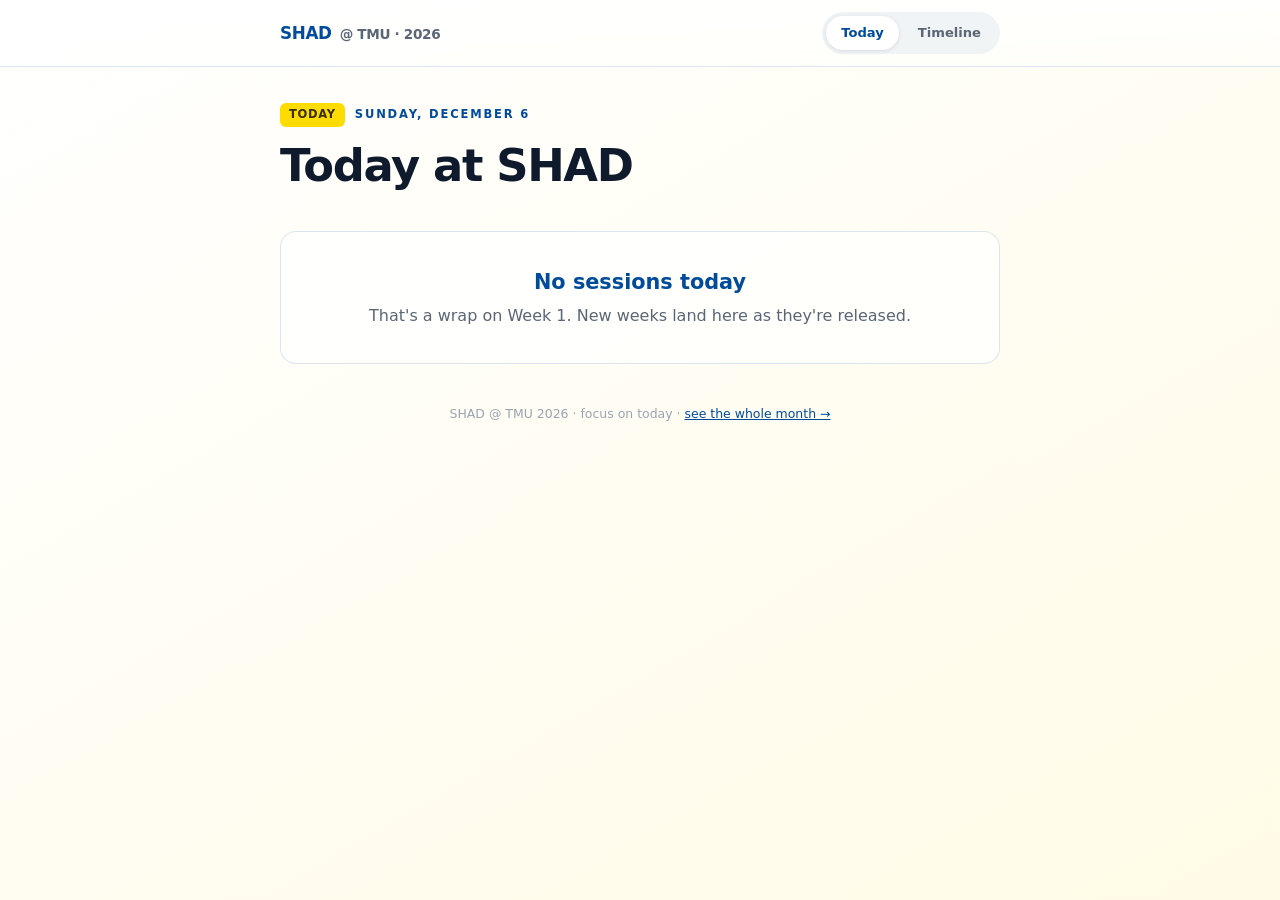
==== index.html @ 08410f44 "shad-tmu: build standalone SHAD @ TMU focus-on-today schedule site Two real pages (Today / Timeline)" ====
<!doctype html>
<html lang="en">
<head>
  <meta charset="utf-8">
  <meta name="viewport" content="width=device-width, initial-scale=1">
  <title>SHAD @ TMU — Today</title>
  <meta name="description" content="Today at SHAD @ TMU — your pre-loaded briefing for every session.">
  <link rel="icon" href="data:image/svg+xml,<svg xmlns='http://www.w3.org/2000/svg' viewBox='0 0 100 100'><text y='.9em' font-size='90'>🎓</text></svg>">
  <link rel="stylesheet" href="assets/theme.css">
  <link rel="prefetch" href="timeline.html">
</head>
<body data-view="today">
  <div id="root"></div>
  <script src="assets/data.js"></script>
  <script src="assets/app.js"></script>
</body>
</html>
---- assets/theme.css ----
/* SHAD @ TMU — one source of truth for all styling.
   Committed light theme (house gradient + TMU palette). Mobile-first. */

:root{
  --grad-a:#ffffff; --grad-b:#fffbe6;
  --tmu-blue:#004c9b; --tmu-blue-deep:#003a75;
  --tmu-gold:#ffdc00;
  --ink:#0f1b2d; --muted:#5b6675; --settled:#9aa4b2;
  --line:rgba(0,76,155,.14); --card:rgba(255,255,255,.74); --card-solid:#ffffff;
  --sans:ui-sans-serif,system-ui,-apple-system,"Segoe UI",Roboto,Helvetica,Arial,sans-serif;
  --serif:Georgia,"Times New Roman",serif;
  color-scheme:light;                 /* stop OS dark mode from inverting form controls */
}
*{box-sizing:border-box}
html{
  background:linear-gradient(150deg,var(--grad-a) 0%,var(--grad-b) 100%) fixed;
  -webkit-text-size-adjust:100%;
}
body{margin:0;color:var(--ink);font-family:var(--sans);line-height:1.55;font-size:16px;-webkit-font-smoothing:antialiased}
.wrap{max-width:760px;margin:0 auto;padding:0 20px 72px}
a{color:var(--tmu-blue)}
h1,h2{text-wrap:balance}

/* cross-document smooth page swaps (Today <-> Timeline) */
@view-transition{navigation:auto}

/* ---------- top bar ---------- */
.topbar{position:sticky;top:0;z-index:20;backdrop-filter:saturate(1.4) blur(8px);background:linear-gradient(180deg,rgba(255,255,255,.86),rgba(255,255,255,.5));border-bottom:1px solid var(--line)}
.topbar-inner{max-width:760px;margin:0 auto;padding:12px 20px;display:flex;align-items:center;justify-content:space-between;gap:16px}
.brand{display:flex;align-items:baseline;gap:8px;font-weight:800;letter-spacing:-.02em;font-size:1.05rem;color:var(--tmu-blue);text-decoration:none}
.brand .at{color:var(--muted);font-weight:600;font-size:.85rem}
.nav{display:flex;gap:4px;background:rgba(0,76,155,.06);padding:4px;border-radius:999px}
.nav a{font-size:.82rem;font-weight:700;color:var(--muted);text-decoration:none;padding:7px 15px;border-radius:999px;transition:all .18s ease}
.nav a.active{background:var(--card-solid);color:var(--tmu-blue);box-shadow:0 1px 4px rgba(0,40,90,.12)}
.nav a:focus-visible{outline:2px solid var(--tmu-blue);outline-offset:2px}

/* ---------- hero ---------- */
.hero{padding:34px 0 8px}
.eyebrow{font-size:.72rem;font-weight:800;letter-spacing:.16em;text-transform:uppercase;color:var(--tmu-blue);display:inline-flex;align-items:center;gap:10px;flex-wrap:wrap}
.today-pill{background:var(--tmu-gold);color:#3a2f00;border-radius:6px;padding:3px 9px;font-weight:800;letter-spacing:.06em}
.hero h1{font-size:clamp(1.9rem,6.4vw,2.8rem);line-height:1.03;letter-spacing:-.03em;font-weight:850;margin:.35em 0 .18em}
.hero .lede{color:var(--muted);font-size:1.02rem;max-width:52ch;margin:0}
.count{color:var(--tmu-blue);font-weight:700}

/* ---------- PA strip (residence-life, day-level) ---------- */
.pa-strip{margin:22px 0 4px;background:rgba(0,76,155,.055);border:1px solid var(--line);border-radius:14px;padding:14px 16px}
.pa-title{font-size:.68rem;font-weight:800;letter-spacing:.14em;text-transform:uppercase;color:var(--tmu-blue);margin-bottom:10px}
.pa-cols{display:grid;grid-template-columns:1fr 1fr;gap:14px}
@media(max-width:520px){.pa-cols{grid-template-columns:1fr}}
.pa-lab{font-size:.66rem;font-weight:800;letter-spacing:.1em;text-transform:uppercase;color:var(--muted);display:block;margin-bottom:5px}
.pa-cols ul{margin:0;padding:0;list-style:none;display:flex;flex-direction:column;gap:4px}
.pa-cols li{font-size:.92rem}
.pa-floor{display:inline-block;min-width:2.2em;font-weight:800;color:var(--tmu-blue);font-variant-numeric:tabular-nums}
.pa-off li b{color:var(--ink)}
.pa-off .when{color:var(--muted);font-size:.85rem}
.pa-none{color:var(--settled);font-size:.9rem}

/* ---------- session cards ---------- */
.sessions{display:flex;flex-direction:column;gap:18px;margin-top:22px}
.card{background:var(--card);backdrop-filter:blur(4px);border:1px solid var(--line);border-radius:16px;padding:20px 20px 8px;position:relative;overflow:hidden;animation:rise .5s cubic-bezier(.2,.7,.2,1) both}
.card::before{content:"";position:absolute;left:0;top:0;bottom:0;width:4px;background:var(--tmu-blue)}
.card[data-kind="workshop"]::before{background:var(--tmu-gold)}
.card[data-kind="field-trip"]::before{background:#2f9e6f}
.card-head{display:flex;gap:14px;align-items:flex-start;flex-wrap:wrap}
.time{font-variant-numeric:tabular-nums;font-weight:800;color:var(--tmu-blue);font-size:.95rem;white-space:nowrap;padding-top:2px}
.kind{font-size:.66rem;font-weight:800;letter-spacing:.14em;text-transform:uppercase;color:var(--muted);border:1px solid var(--line);border-radius:5px;padding:2px 7px;margin-left:auto}
.card h2{margin:.1em 0 .05em;font-size:1.28rem;letter-spacing:-.02em;line-height:1.15}
.speaker{font-weight:700;font-size:1.02rem}
.role{font-family:var(--serif);font-style:italic;color:var(--muted);font-size:.98rem}

.blocks{margin-top:16px;border-top:1px dashed var(--line);padding-top:4px}
.block{padding:13px 0;border-bottom:1px dashed var(--line)}
.block:last-child{border-bottom:0}
.block .lab{font-size:.68rem;font-weight:800;letter-spacing:.13em;text-transform:uppercase;color:var(--tmu-blue);margin-bottom:5px;display:flex;align-items:center;gap:8px;flex-wrap:wrap}
.block.prep .lab{color:var(--tmu-blue-deep)}
.badge{background:rgba(255,220,0,.35);color:#5a4a00;border-radius:5px;padding:1px 7px;font-size:.62rem;letter-spacing:.06em;font-weight:800}
.block p{margin:0;font-size:.96rem;color:#26313f}
.gist{font-size:.96rem;color:#26313f}
.block.prep{background:linear-gradient(90deg,rgba(255,220,0,.10),transparent);border-radius:8px;padding-left:12px;padding-right:12px;margin:2px -12px}

/* expander */
details.more{margin-top:6px}
details.more>summary{list-style:none;cursor:pointer;display:inline-flex;align-items:center;gap:7px;font-size:.78rem;font-weight:800;letter-spacing:.02em;color:var(--tmu-blue);padding:6px 12px;user-select:none;background:rgba(0,76,155,.06);border-radius:999px;transition:background .15s}
details.more>summary:hover{background:rgba(0,76,155,.11)}
details.more>summary:focus-visible{outline:2px solid var(--tmu-blue);outline-offset:2px}
details.more>summary::-webkit-details-marker{display:none}
details.more>summary::after{content:"›";transition:transform .2s;display:inline-block;font-size:1.15em;line-height:1}
details.more[open]>summary::after{transform:rotate(90deg)}
.more-body{padding:12px 2px 4px;animation:fade .25s ease both}
.more-body p{margin:0 0 10px}
.more-body p:last-child{margin-bottom:0}

/* interactive widget shell (widgets build their own innards in app.js) */
.widget{margin:8px 0 6px;background:#fff;border:1px solid var(--line);border-radius:12px;padding:16px}
.widget h4{margin:0 0 2px;font-size:.9rem;color:var(--tmu-blue-deep);letter-spacing:-.01em}
.widget .sub{margin:0 0 12px;font-size:.8rem;color:var(--muted)}
.lab-grid{display:grid;grid-template-columns:130px 1fr;gap:16px;align-items:center}
@media(max-width:520px){.lab-grid{grid-template-columns:1fr;justify-items:center}}
.lab-cap{font-size:.72rem;color:var(--muted);text-align:center;margin-top:4px}
.slider-row{display:flex;align-items:center;gap:10px;margin-top:14px}
.slider-row label{font-size:.74rem;font-weight:800;letter-spacing:.06em;text-transform:uppercase;color:var(--muted)}
.slider-row input[type=range]{flex:1;accent-color:var(--tmu-blue)}
.readout{font-variant-numeric:tabular-nums;font-weight:800;color:var(--tmu-blue);min-width:3.4em;text-align:right}
.illus-note{font-size:.68rem;color:var(--settled);margin-top:8px;text-align:right}

/* no-session state */
.empty-day{margin-top:26px;background:var(--card);border:1px solid var(--line);border-radius:16px;padding:34px 22px;text-align:center}
.empty-day h2{margin:0 0 6px;font-size:1.3rem;color:var(--tmu-blue)}
.empty-day p{margin:0;color:var(--muted)}

/* ---------- timeline ---------- */
.weekbar{display:flex;gap:8px;flex-wrap:wrap;margin:26px 0 22px}
.weekbar button{font-family:inherit;font-weight:700;font-size:.86rem;cursor:pointer;border:1px solid var(--line);background:var(--card);color:var(--muted);padding:8px 16px;border-radius:999px;transition:all .16s ease}
.weekbar button.active{background:var(--tmu-blue);color:#fff;border-color:var(--tmu-blue)}
.weekbar button:focus-visible{outline:2px solid var(--tmu-blue);outline-offset:2px}
.daylist{display:flex;flex-direction:column;gap:2px;position:relative;padding-left:26px}
.daylist::before{content:"";position:absolute;left:7px;top:14px;bottom:14px;width:2px;background:var(--line)}
.day{position:relative;padding:15px 16px;border-radius:12px;cursor:pointer;border:1px solid transparent;transition:background .15s ease}
.day:hover{background:rgba(255,255,255,.55)}
.day:focus-visible{outline:2px solid var(--tmu-blue);outline-offset:2px}
.day::before{content:"";position:absolute;left:-22px;top:22px;width:12px;height:12px;border-radius:50%;background:var(--settled);border:2px solid var(--grad-b)}
.day.today{background:var(--card);border-color:var(--line)}
.day.today::before{background:var(--tmu-gold);box-shadow:0 0 0 4px rgba(255,220,0,.28)}
.day.future::before{background:#fff;border-color:var(--tmu-blue)}
.day.past{opacity:.62}
.day.past .day-title{color:var(--settled)}
.day-row{display:flex;align-items:baseline;gap:10px;flex-wrap:wrap}
.day-title{font-weight:800;font-size:1.02rem}
.day-meta{color:var(--muted);font-size:.85rem}
.day-flag{margin-left:auto;font-size:.66rem;font-weight:800;letter-spacing:.1em;text-transform:uppercase;color:var(--tmu-blue)}
.day.past .day-flag{color:var(--settled)}
.day-detail{margin-top:10px;font-size:.9rem;color:var(--muted);display:none}
.day.open .day-detail{display:block}
.day-detail ul{margin:6px 0 0;padding-left:18px}
.day-detail li{margin:3px 0}
.day-detail b{color:var(--tmu-blue);font-variant-numeric:tabular-nums}
.day-pa{margin-top:8px;font-size:.82rem;color:var(--muted)}
.day-pa b{color:var(--tmu-blue)}

.foot{margin-top:40px;text-align:center;color:var(--settled);font-size:.78rem}

@keyframes rise{from{opacity:0;transform:translateY(10px)}to{opacity:1;transform:none}}
@keyframes fade{from{opacity:0}to{opacity:1}}
.card:nth-child(2){animation-delay:.05s}.card:nth-child(3){animation-delay:.1s}.card:nth-child(4){animation-delay:.15s}
@media (prefers-reduced-motion:reduce){*{animation:none!important;transition:none!important}::view-transition-group(*),::view-transition-old(*),::view-transition-new(*){animation:none!important}}
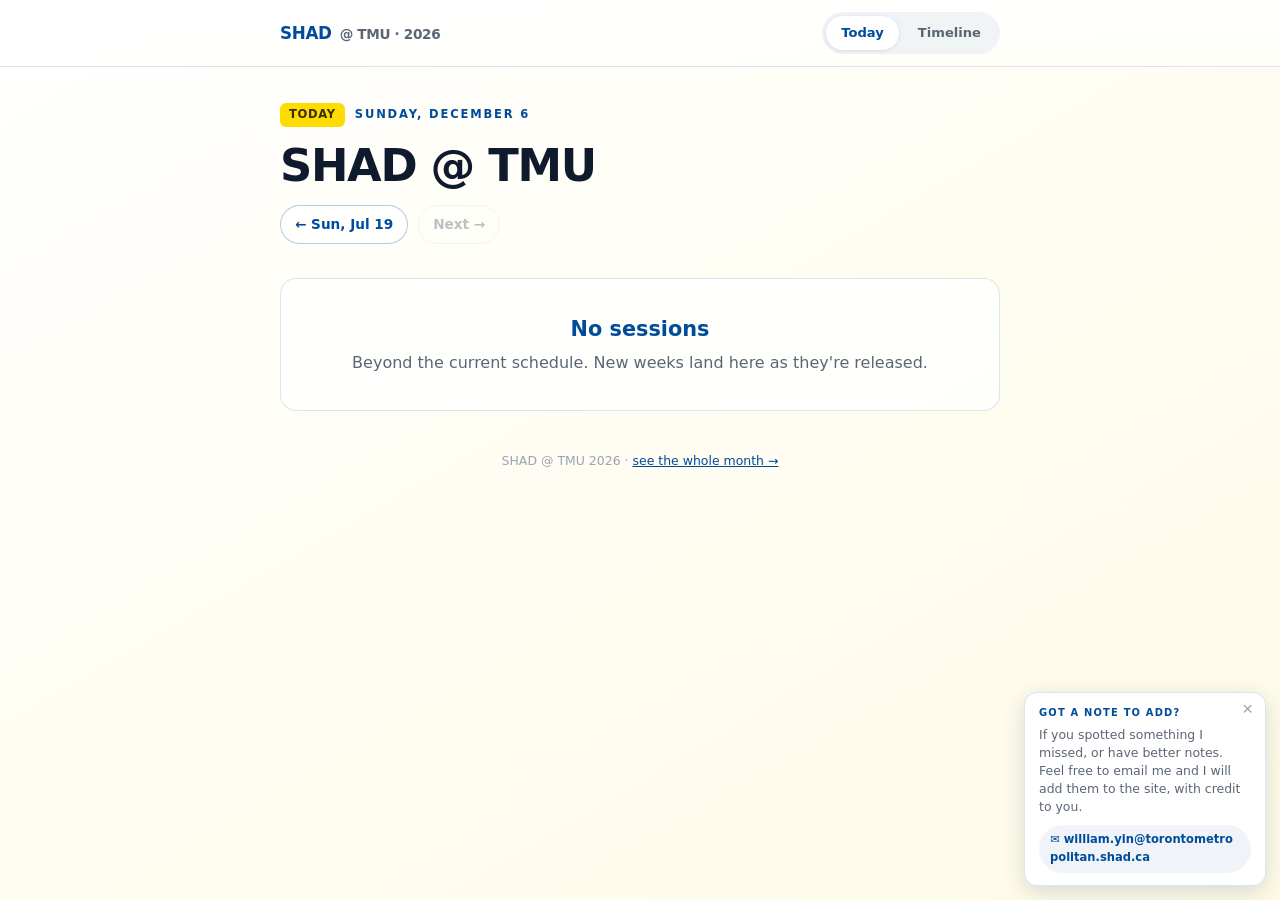
==== commit 7ebb4761: "Remove em dashes from SHAD site copy" ====
--- a/index.html
+++ b/index.html
@@ -3,8 +3,8 @@
 <head>
   <meta charset="utf-8">
   <meta name="viewport" content="width=device-width, initial-scale=1">
-  <title>SHAD @ TMU — Today</title>
-  <meta name="description" content="Today at SHAD @ TMU — your pre-loaded briefing for every session.">
+  <title>SHAD @ TMU, Today</title>
+  <meta name="description" content="Today at SHAD @ TMU, your pre-loaded briefing for every session.">
   <link rel="icon" href="data:image/svg+xml,<svg xmlns='http://www.w3.org/2000/svg' viewBox='0 0 100 100'><text y='.9em' font-size='90'>🎓</text></svg>">
   <link rel="stylesheet" href="assets/theme.css">
   <link rel="prefetch" href="timeline.html">
--- a/assets/theme.css
+++ b/assets/theme.css
@@ -1,4 +1,4 @@
-/* SHAD @ TMU — one source of truth for all styling.
+/* SHAD @ TMU, one source of truth for all styling.
    Committed light theme (house gradient + TMU palette). Mobile-first. */
 
 :root{
@@ -77,6 +77,21 @@
 .block p{margin:0;font-size:.96rem;color:#26313f}
 .gist{font-size:.96rem;color:#26313f}
 .block.prep{background:linear-gradient(90deg,rgba(255,220,0,.10),transparent);border-radius:8px;padding-left:12px;padding-right:12px;margin:2px -12px}
+.contact{margin:9px 0 0}
+.contact a{font-size:.8rem;font-weight:700;color:var(--tmu-blue);text-decoration:none;display:inline-flex;align-items:center;gap:7px;background:rgba(0,76,155,.06);padding:6px 12px;border-radius:999px;word-break:break-all}
+.contact a:hover{background:rgba(0,76,155,.11)}
+.contact a:focus-visible{outline:2px solid var(--tmu-blue);outline-offset:2px}
+.block.asks .lab{color:var(--tmu-blue-deep)}
+.asks-list{margin:2px 0 0;padding:0;list-style:none;counter-reset:ask;display:flex;flex-direction:column;gap:9px}
+.asks-list li{position:relative;padding-left:30px;font-size:.95rem;color:#26313f;counter-increment:ask}
+.asks-list li::before{content:counter(ask);position:absolute;left:0;top:1px;width:20px;height:20px;border-radius:50%;background:rgba(0,76,155,.10);color:var(--tmu-blue);font-size:.7rem;font-weight:800;display:flex;align-items:center;justify-content:center;font-variant-numeric:tabular-nums}
+.block.notes .lab{color:var(--tmu-blue-deep)}
+.note-input{width:100%;min-height:44px;resize:vertical;border:1px solid var(--line);border-radius:10px;padding:10px 12px;font-family:inherit;font-size:.95rem;color:var(--ink);background:rgba(255,255,255,.6);line-height:1.5;overflow:hidden}
+.note-input:focus{outline:2px solid var(--tmu-blue);outline-offset:1px;background:#fff}
+.note-input::placeholder{color:var(--settled)}
+.note-hint{font-size:.66rem;color:var(--settled);margin-top:5px;display:flex;align-items:center;gap:6px}
+.note-hint .saved{color:var(--tmu-blue);font-weight:700;opacity:0;transition:opacity .2s}
+.note-hint .saved.show{opacity:1}
 
 /* expander */
 details.more{margin-top:6px}
@@ -137,7 +152,36 @@
 .day-pa{margin-top:8px;font-size:.82rem;color:var(--muted)}
 .day-pa b{color:var(--tmu-blue)}
 
+/* "Open →" button on each timeline day row */
+.day-open{margin-left:12px;font-weight:800;font-size:.68rem;letter-spacing:.06em;text-transform:uppercase;text-decoration:none;color:var(--tmu-blue);white-space:nowrap;padding:4px 10px;border:1px solid rgba(0,76,155,.28);border-radius:999px;transition:all .15s ease}
+.day-open:hover{background:var(--tmu-blue);color:#fff}
+.day.past{opacity:.62}
+.day.past .day-open{opacity:1}
+
+/* prev / next day navigation on the day view */
+.daynav{display:flex;gap:10px;align-items:center;flex-wrap:wrap;margin-top:16px}
+.daynav-btn{font-weight:700;font-size:.85rem;text-decoration:none;padding:8px 14px;border:1px solid rgba(0,76,155,.28);border-radius:999px;color:var(--tmu-blue);background:var(--card);white-space:nowrap;transition:all .15s ease}
+.daynav-btn:hover{background:var(--tmu-blue);color:#fff}
+.daynav-btn.disabled{opacity:.4;pointer-events:none;color:var(--muted);border-color:var(--line);background:transparent}
+.daynav-today{margin-left:auto;font-weight:700;font-size:.82rem;text-decoration:none;color:var(--ink);border-bottom:2px solid var(--tmu-gold);padding-bottom:1px}
+.today-pill.past{background:#e7edf3;color:#31465e}
+.today-pill.future{background:#fff2a8;color:#5a4a00}
+
 .foot{margin-top:40px;text-align:center;color:var(--settled);font-size:.78rem}
+
+/* ---------- contribute block (fixed, bottom-right, collapsible) ---------- */
+.contribute{position:fixed;right:14px;bottom:14px;z-index:30;max-width:242px;background:var(--card-solid);border:1px solid var(--line);border-radius:13px;padding:12px 14px;box-shadow:0 6px 22px rgba(0,40,90,.16)}
+.contribute.collapsed{padding:0;border:0;background:transparent;box-shadow:none}
+.contribute-lab{font-size:.62rem;font-weight:800;letter-spacing:.12em;text-transform:uppercase;color:var(--tmu-blue);display:block;margin-bottom:5px;padding-right:14px}
+.contribute p{margin:0 0 9px;color:var(--muted);font-size:.78rem;line-height:1.45}
+.contribute>a{display:inline-block;font-weight:700;color:var(--tmu-blue);text-decoration:none;word-break:break-all;font-size:.72rem;background:rgba(0,76,155,.06);padding:6px 11px;border-radius:999px}
+.contribute>a:hover{background:rgba(0,76,155,.11)}
+.contribute-close{position:absolute;top:5px;right:7px;border:0;background:transparent;color:var(--settled);font-size:1.15rem;line-height:1;cursor:pointer;padding:2px 5px;border-radius:6px}
+.contribute-close:hover{color:var(--tmu-blue)}
+.contribute-pill{font-family:inherit;font-weight:800;font-size:.74rem;letter-spacing:.03em;color:var(--tmu-blue);cursor:pointer;border:1px solid var(--line);background:var(--card-solid);padding:8px 14px;border-radius:999px;box-shadow:0 4px 14px rgba(0,40,90,.14)}
+.contribute-pill:hover{background:rgba(0,76,155,.06)}
+.contribute-close:focus-visible,.contribute-pill:focus-visible,.contribute>a:focus-visible{outline:2px solid var(--tmu-blue);outline-offset:2px}
+@media(max-width:420px){.contribute{max-width:min(242px,72vw)}}
 
 @keyframes rise{from{opacity:0;transform:translateY(10px)}to{opacity:1;transform:none}}
 @keyframes fade{from{opacity:0}to{opacity:1}}
